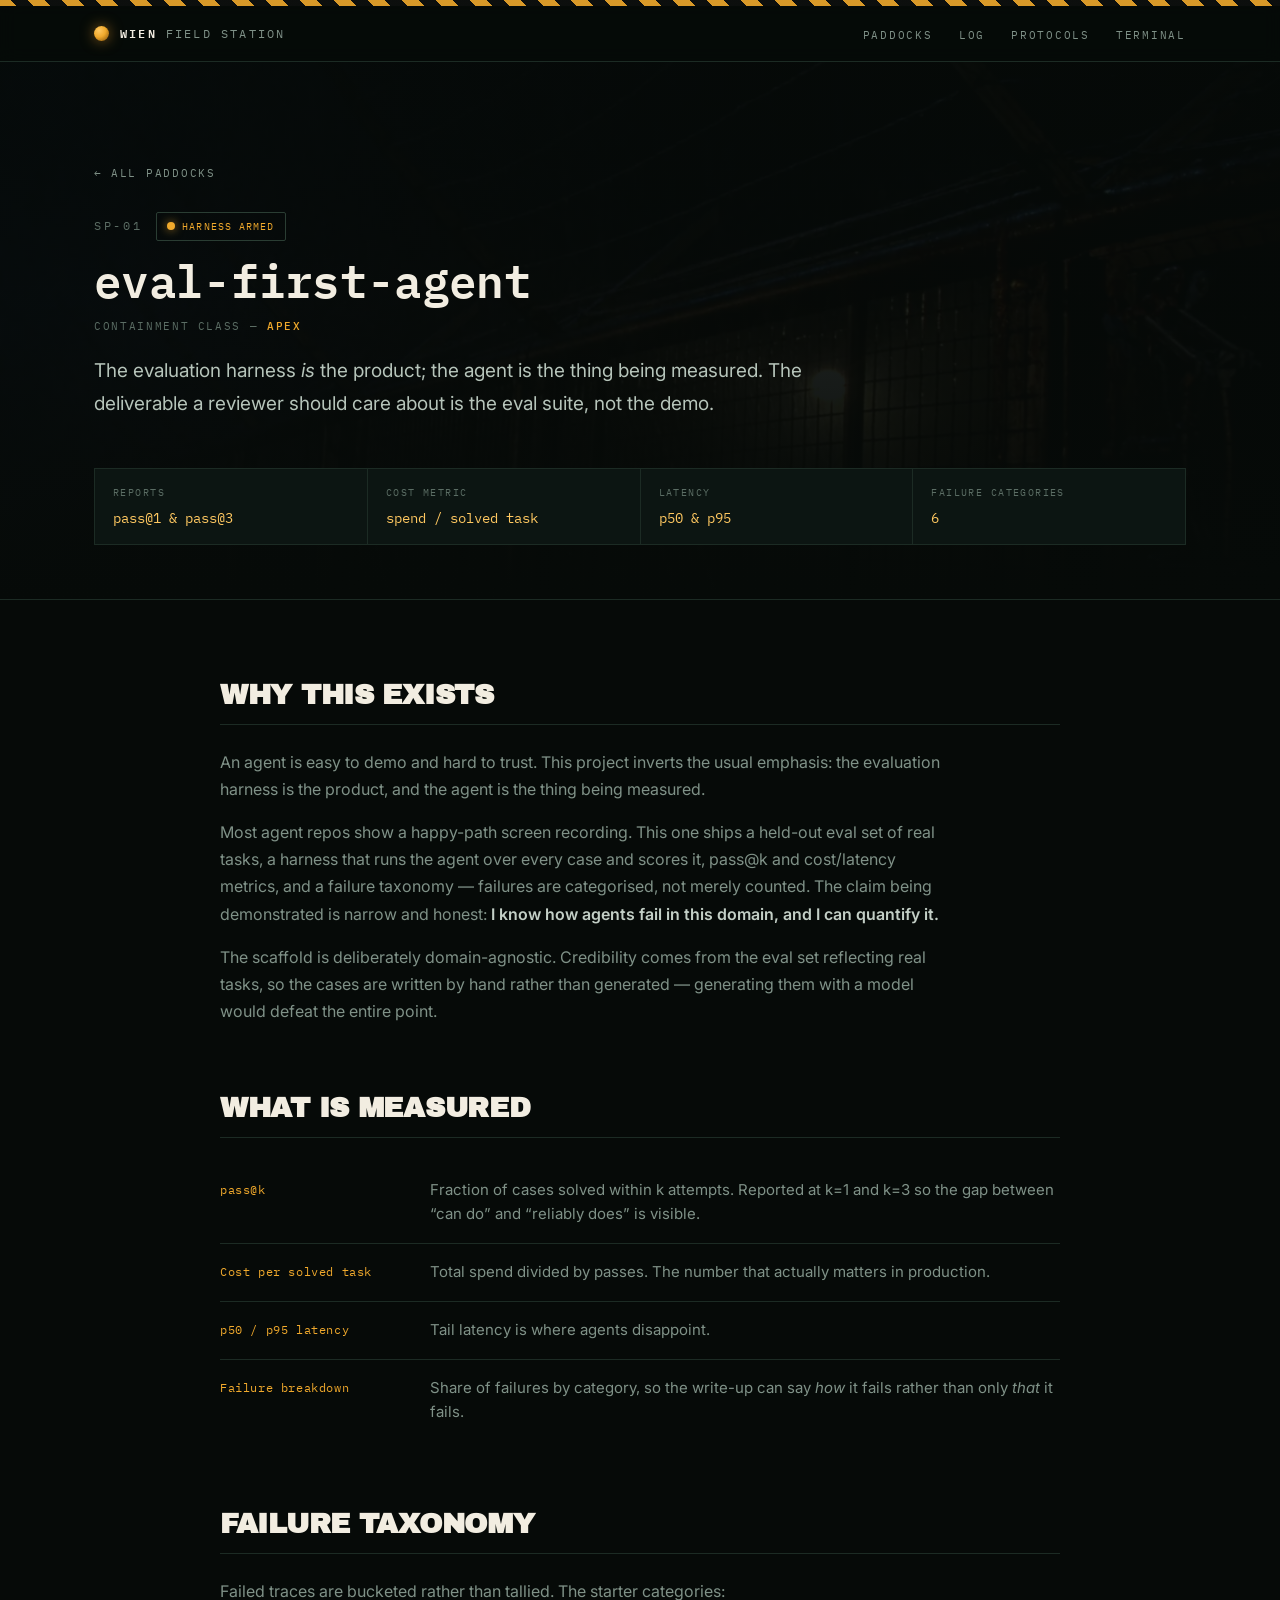
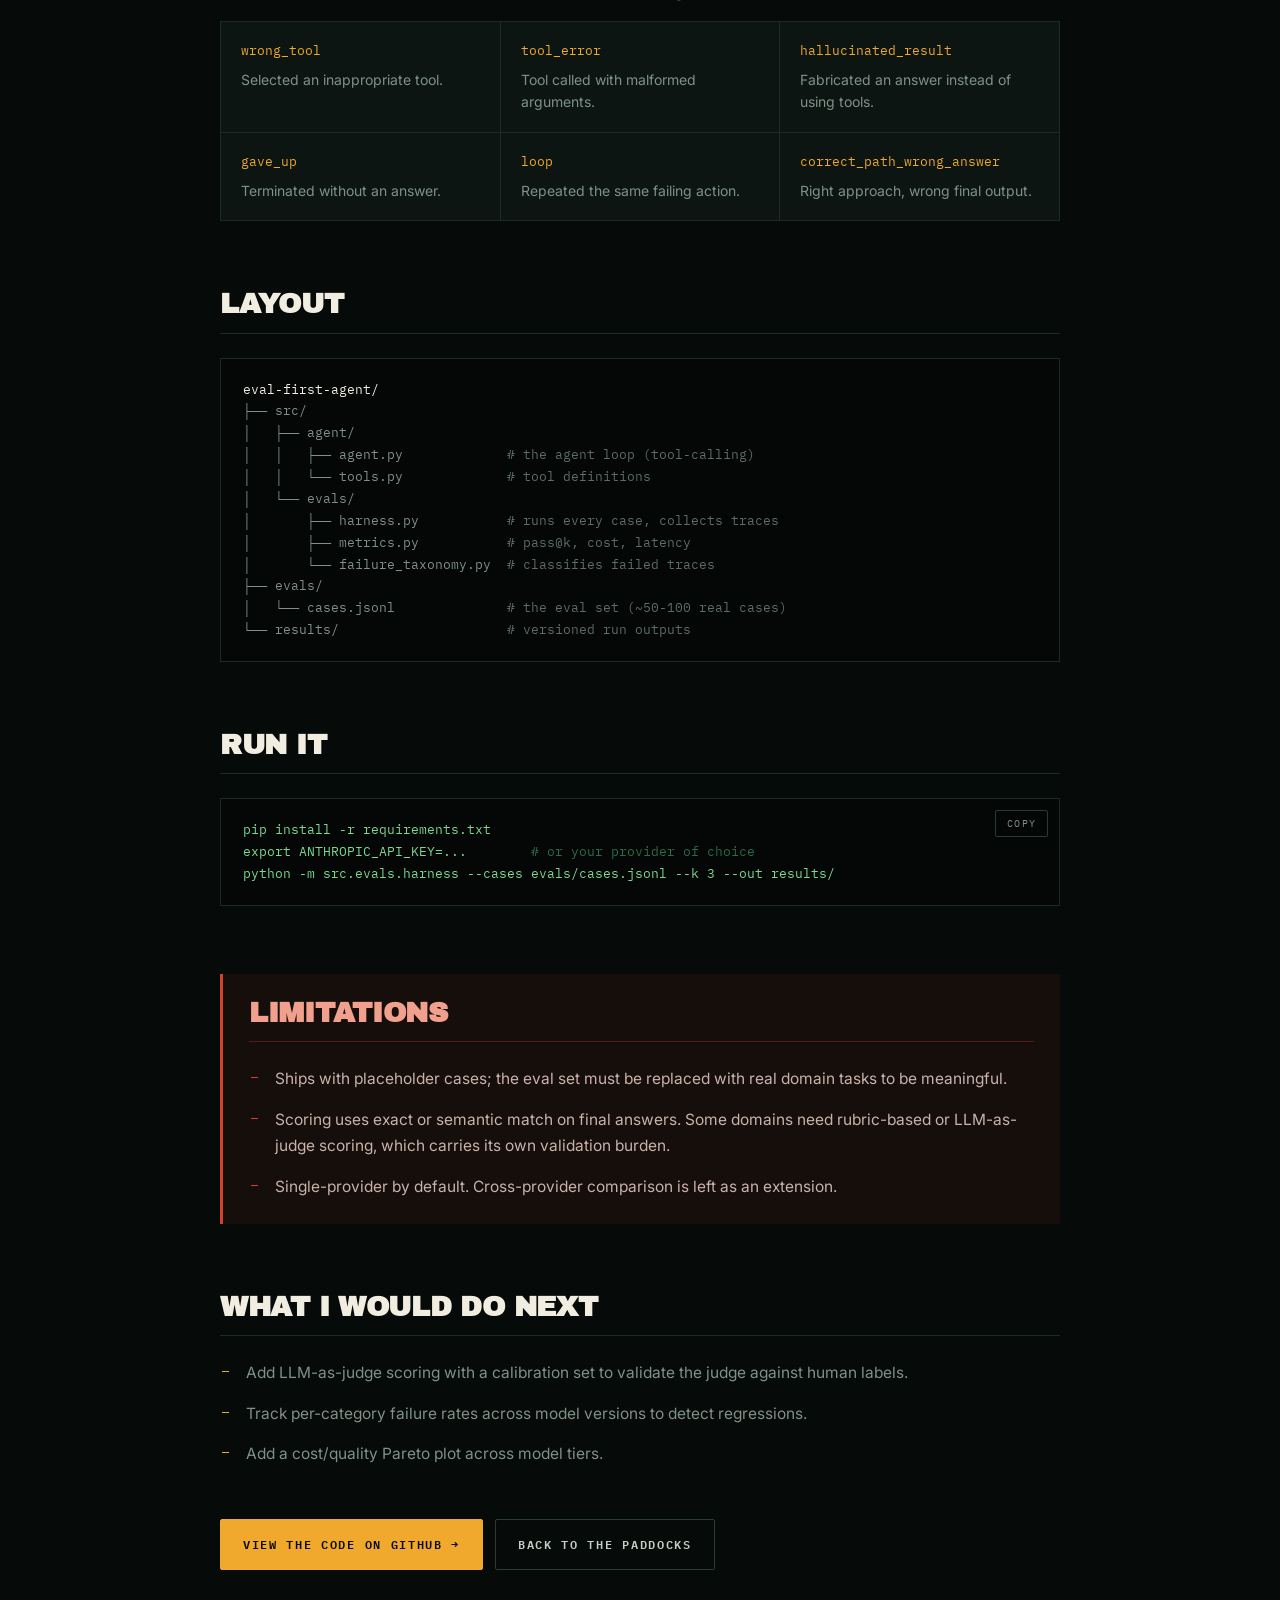
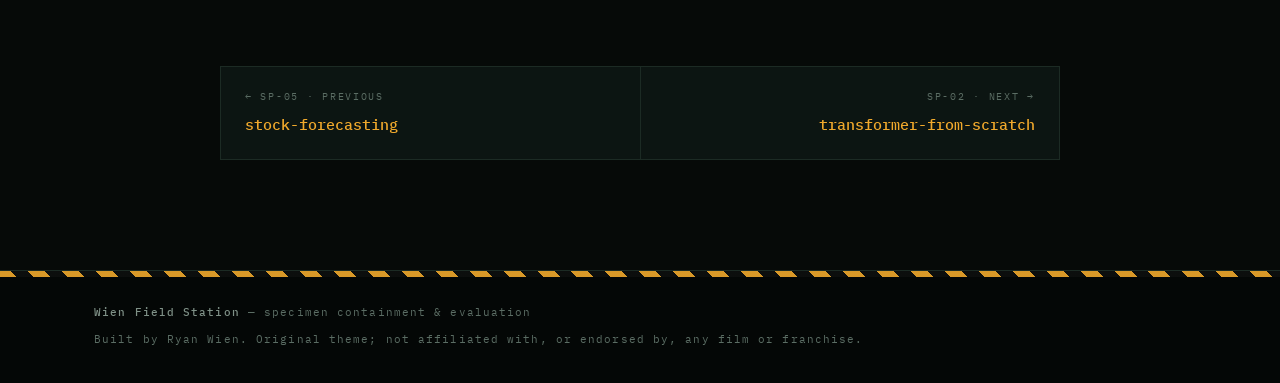
==== specimens/eval-first-agent/index.html @ d7309c7b "Add per-specimen dossier pages and link them from the hub Each project now has its own page in the s" ====
<!doctype html>
<html lang="en">
<head>
<meta charset="utf-8">
<meta name="viewport" content="width=device-width,initial-scale=1">
<title>SP-01 eval-first-agent — Wien Field Station</title>
<meta name="description" content="eval-first-agent: what it proves, what was measured, and what it cannot do.">
<meta property="og:title" content="SP-01 eval-first-agent — Wien Field Station">
<meta property="og:description" content="What it proves, what was measured, and what it cannot do.">
<meta property="og:image" content="../../assets/img/poster.webp">
<meta name="theme-color" content="#060a08">
<link rel="preconnect" href="https://fonts.googleapis.com">
<link rel="preconnect" href="https://fonts.gstatic.com" crossorigin>
<link href="https://fonts.googleapis.com/css2?family=Archivo+Black&family=IBM+Plex+Mono:wght@400;500;600&family=Inter:wght@400;500;600;700&display=swap" rel="stylesheet">
<link rel="stylesheet" href="../../assets/css/style.css">
<link rel="stylesheet" href="../../assets/css/specimen.css">
<link rel="icon" href="data:image/svg+xml,<svg xmlns='http://www.w3.org/2000/svg' viewBox='0 0 32 32'><circle cx='16' cy='16' r='13' fill='%23f0a92c'/><circle cx='16' cy='16' r='5' fill='%23231402'/></svg>">
</head>
<body>
<a class="skip" href="#dossier">Skip to the dossier</a>

<header class="topbar">
  <div class="hazard" aria-hidden="true"></div>
  <nav class="topbar__inner" aria-label="Primary">
    <a class="brand" href="../../index.html">
      <span class="brand__mark" aria-hidden="true"></span>
      <span class="brand__name"><b>WIEN</b> FIELD STATION</span>
    </a>
    <ul class="topbar__links">
      <li><a href="../../index.html#paddocks">Paddocks</a></li>
      <li><a href="../../index.html#log">Log</a></li>
      <li><a href="../../index.html#protocols">Protocols</a></li>
      <li><a href="../../index.html#terminal">Terminal</a></li>
    </ul>
  </nav>
</header>

<main class="spec">

  <div class="spec-hero">
    <div class="spec-hero__plate" style="background-image:url('../../assets/img/fence.webp')" aria-hidden="true"></div>
    <div class="wrap">
      <a class="crumb" href="../../index.html#paddocks"><span aria-hidden="true">&larr;</span> All paddocks</a>
      <div class="spec-head">
        <span class="spec-id">SP-01</span>
        <span class="chip chip--warn"><span class="led led--warn" aria-hidden="true"></span>Harness armed</span>
      </div>
      <h1 class="spec-name">eval-first-agent</h1>
      <p class="spec-class">Containment class &mdash; <b>apex</b></p>
      <p class="spec-proves">The evaluation harness <em>is</em> the product; the agent is the thing being measured. The deliverable a reviewer should care about is the eval suite, not the demo.</p>
      <dl class="vitals">
        <div><dt>Reports</dt><dd>pass@1 &amp; pass@3</dd></div>
        <div><dt>Cost metric</dt><dd>spend / solved task</dd></div>
        <div><dt>Latency</dt><dd>p50 &amp; p95</dd></div>
        <div><dt>Failure categories</dt><dd>6</dd></div>
      </dl>
    </div>
  </div>

  <div class="wrap">
    <div class="spec-body" id="dossier">

      <section class="block">
        <h2 class="block__title">Why this exists</h2>
        <p>An agent is easy to demo and hard to trust. This project inverts the usual emphasis: the evaluation harness is the product, and the agent is the thing being measured.</p>
        <p>Most agent repos show a happy-path screen recording. This one ships a held-out eval set of real tasks, a harness that runs the agent over every case and scores it, pass@k and cost/latency metrics, and a failure taxonomy — failures are categorised, not merely counted. The claim being demonstrated is narrow and honest: <b>I know how agents fail in this domain, and I can quantify it.</b></p>
        <p>The scaffold is deliberately domain-agnostic. Credibility comes from the eval set reflecting real tasks, so the cases are written by hand rather than generated — generating them with a model would defeat the entire point.</p>
      </section>

      <section class="block">
        <h2 class="block__title">What is measured</h2>
        <dl class="kv">
          <div><dt>pass@k</dt><dd>Fraction of cases solved within k attempts. Reported at k=1 and k=3 so the gap between &ldquo;can do&rdquo; and &ldquo;reliably does&rdquo; is visible.</dd></div>
          <div><dt>Cost per solved task</dt><dd>Total spend divided by passes. The number that actually matters in production.</dd></div>
          <div><dt>p50 / p95 latency</dt><dd>Tail latency is where agents disappoint.</dd></div>
          <div><dt>Failure breakdown</dt><dd>Share of failures by category, so the write-up can say <i>how</i> it fails rather than only <i>that</i> it fails.</dd></div>
        </dl>
      </section>

      <section class="block">
        <h2 class="block__title">Failure taxonomy</h2>
        <p>Failed traces are bucketed rather than tallied. The starter categories:</p>
        <div class="grid-cards">
          <div><code>wrong_tool</code><p>Selected an inappropriate tool.</p></div>
          <div><code>tool_error</code><p>Tool called with malformed arguments.</p></div>
          <div><code>hallucinated_result</code><p>Fabricated an answer instead of using tools.</p></div>
          <div><code>gave_up</code><p>Terminated without an answer.</p></div>
          <div><code>loop</code><p>Repeated the same failing action.</p></div>
          <div><code>correct_path_wrong_answer</code><p>Right approach, wrong final output.</p></div>
        </div>
      </section>

      <section class="block">
        <h2 class="block__title">Layout</h2>
        <pre class="tree"><b>eval-first-agent/</b>
├── src/
│   ├── agent/
│   │   ├── agent.py             <i># the agent loop (tool-calling)</i>
│   │   └── tools.py             <i># tool definitions</i>
│   └── evals/
│       ├── harness.py           <i># runs every case, collects traces</i>
│       ├── metrics.py           <i># pass@k, cost, latency</i>
│       └── failure_taxonomy.py  <i># classifies failed traces</i>
├── evals/
│   └── cases.jsonl              <i># the eval set (~50-100 real cases)</i>
└── results/                     <i># versioned run outputs</i></pre>
      </section>

      <section class="block">
        <h2 class="block__title">Run it</h2>
        <div class="cmd-wrap">
          <button class="copy" type="button">Copy</button>
          <pre class="cmd">pip install -r requirements.txt
export ANTHROPIC_API_KEY=...        <span class="c-dim"># or your provider of choice</span>
python -m src.evals.harness --cases evals/cases.jsonl --k 3 --out results/</pre>
        </div>
      </section>

      <section class="block limits">
        <h2 class="block__title">Limitations</h2>
        <ul>
          <li>Ships with placeholder cases; the eval set must be replaced with real domain tasks to be meaningful.</li>
          <li>Scoring uses exact or semantic match on final answers. Some domains need rubric-based or LLM-as-judge scoring, which carries its own validation burden.</li>
          <li>Single-provider by default. Cross-provider comparison is left as an extension.</li>
        </ul>
      </section>

      <section class="block">
        <h2 class="block__title">What I would do next</h2>
        <ul class="bullets">
          <li>Add LLM-as-judge scoring with a calibration set to validate the judge against human labels.</li>
          <li>Track per-category failure rates across model versions to detect regressions.</li>
          <li>Add a cost/quality Pareto plot across model tiers.</li>
        </ul>
      </section>

    </div>

    <div class="spec-cta">
      <a class="btn btn--primary" href="https://github.com/ryanwien/Portfolio/tree/main/eval-first-agent">View the code on GitHub <span aria-hidden="true">&rarr;</span></a>
      <a class="btn btn--ghost" href="../../index.html#paddocks">Back to the paddocks</a>
    </div>

    <nav class="specnav" aria-label="Other specimens">
      <a href="../stock-forecasting/index.html">
        <span>&larr; SP-05 &middot; previous</span>
        <b>stock-forecasting</b>
      </a>
      <a href="../transformer-from-scratch/index.html">
        <span>SP-02 &middot; next &rarr;</span>
        <b>transformer-from-scratch</b>
      </a>
    </nav>
  </div>

</main>

<footer class="foot">
  <div class="hazard" aria-hidden="true"></div>
  <div class="wrap foot__inner">
    <p><b>Wien Field Station</b> &mdash; specimen containment &amp; evaluation</p>
    <p class="foot__note">Built by Ryan Wien. Original theme; not affiliated with, or endorsed by, any film or franchise.</p>
  </div>
</footer>

<script src="../../assets/js/specimen.js" defer></script>
</body>
</html>
---- assets/css/style.css ----
/* ============================================================
   Wien Field Station
   Palette: jungle black, amber floodlight, bone, hazard red
   ============================================================ */

:root{
  --bg:#060a08;
  --bg-2:#0a1210;
  --panel:#0c1512;
  --panel-2:#101c17;
  --line:#1c2b24;
  --line-2:#2a3d33;

  --amber:#f0a92c;
  --amber-hi:#ffc861;
  --amber-dim:#a5730f;
  --green:#7bd88f;
  --red:#d4442b;

  --bone:#f2ede1;
  --text:#c3cfc6;
  --muted:#7f9187;
  --faint:#5b6d64;

  --mono:'IBM Plex Mono',ui-monospace,SFMono-Regular,Menlo,monospace;
  --sans:'Inter',system-ui,-apple-system,'Segoe UI',sans-serif;
  --display:'Archivo Black','Arial Black',sans-serif;

  --wrap:1180px;
  --pad:clamp(20px,4vw,44px);
}

*,*::before,*::after{box-sizing:border-box}
html{scroll-behavior:smooth}
body{
  margin:0;background:var(--bg);color:var(--text);
  font-family:var(--sans);font-size:16px;line-height:1.7;
  -webkit-font-smoothing:antialiased;overflow-x:hidden;
}
img{max-width:100%;height:auto;display:block}
a{color:inherit}
h1,h2,h3{margin:0;line-height:1.05}
p{margin:0 0 1rem}
ol,ul{margin:0;padding:0;list-style:none}

.wrap{max-width:var(--wrap);margin:0 auto;padding-inline:var(--pad);width:100%}
.sr-only{position:absolute;width:1px;height:1px;padding:0;margin:-1px;overflow:hidden;clip:rect(0 0 0 0);white-space:nowrap;border:0}

.skip{
  position:absolute;left:-9999px;top:0;z-index:200;
  background:var(--amber);color:#0b0d0c;padding:12px 18px;
  font-family:var(--mono);font-size:13px;font-weight:600;
}
.skip:focus{left:12px;top:12px}

:focus-visible{outline:2px solid var(--amber);outline-offset:3px;border-radius:2px}

/* ---------- shared bits ---------- */

.hazard{
  height:6px;width:100%;
  background:repeating-linear-gradient(45deg,var(--amber) 0 12px,#0d0f0e 12px 24px);
  opacity:.9;
}

.eyebrow{
  font-family:var(--mono);font-size:11px;letter-spacing:.22em;
  text-transform:uppercase;color:var(--amber);margin:0 0 14px;
}

.h2{
  font-family:var(--display);
  font-size:clamp(30px,5vw,52px);
  letter-spacing:-.02em;text-transform:uppercase;color:var(--bone);
}

.led{
  display:inline-block;width:8px;height:8px;border-radius:50%;
  background:var(--faint);flex:none;
}
.led--on{background:var(--green);box-shadow:0 0 10px rgba(123,216,143,.75)}
.led--warn{background:var(--amber);box-shadow:0 0 10px rgba(240,169,44,.7)}

.btn{
  display:inline-block;font-family:var(--mono);font-size:12px;
  letter-spacing:.14em;text-transform:uppercase;font-weight:600;
  padding:14px 22px;border-radius:2px;text-decoration:none;
  transition:transform .18s ease,background .18s ease,border-color .18s ease,color .18s ease;
}
.btn--primary{background:var(--amber);color:#0b0d0c;border:1px solid var(--amber)}
.btn--primary:hover{background:var(--amber-hi);border-color:var(--amber-hi);transform:translateY(-2px)}
.btn--ghost{border:1px solid var(--line-2);color:var(--text)}
.btn--ghost:hover{border-color:var(--amber);color:var(--amber-hi);transform:translateY(-2px)}

.kicker{
  display:flex;align-items:center;gap:10px;
  font-family:var(--mono);font-size:11px;letter-spacing:.24em;
  text-transform:uppercase;color:var(--amber);margin:0 0 18px;
}

.sec-head{max-width:62ch;margin-bottom:clamp(34px,5vw,56px)}
.sec-head__sub{margin-top:18px;color:var(--muted);font-size:16.5px}

code{font-family:var(--mono);font-size:.88em;color:var(--amber-hi)}

/* ---------- boot overlay ---------- */

.boot{
  position:fixed;inset:0;z-index:300;background:#040605;
  display:flex;align-items:center;justify-content:center;
  transition:opacity .5s ease;
}
.boot.is-done{opacity:0;pointer-events:none}
.boot__text{
  font-family:var(--mono);font-size:clamp(11px,2.2vw,13px);line-height:1.9;
  color:var(--green);margin:0;padding:0 24px;text-shadow:0 0 8px rgba(123,216,143,.4);
}
.boot__text b{color:var(--amber);font-weight:400}

/* ---------- top bar ---------- */

.topbar{position:sticky;top:0;z-index:100;background:rgba(6,10,8,.9);backdrop-filter:blur(9px);border-bottom:1px solid var(--line)}
.topbar__inner{
  max-width:var(--wrap);margin:0 auto;padding:14px var(--pad);
  display:flex;align-items:center;justify-content:space-between;gap:20px;
}
.brand{display:flex;align-items:center;gap:11px;text-decoration:none}
.brand__mark{
  width:15px;height:15px;border-radius:50%;
  background:radial-gradient(circle at 34% 30%,var(--amber-hi),var(--amber) 45%,#7a4a08);
  box-shadow:0 0 14px rgba(240,169,44,.55);flex:none;
}
.brand__name{font-family:var(--mono);font-size:11.5px;letter-spacing:.19em;color:var(--muted)}
.brand__name b{color:var(--bone);font-weight:600}
.topbar__links{display:flex;gap:26px}
.topbar__links a{
  font-family:var(--mono);font-size:11px;letter-spacing:.16em;
  text-transform:uppercase;color:var(--muted);text-decoration:none;
  padding-bottom:2px;border-bottom:1px solid transparent;transition:color .18s,border-color .18s;
}
.topbar__links a:hover{color:var(--amber);border-bottom-color:var(--amber)}
@media(max-width:720px){.topbar__links{display:none}}

/* ---------- hero ---------- */

.hero{
  position:relative;min-height:clamp(600px,94vh,940px);
  display:flex;flex-direction:column;justify-content:flex-end;
  overflow:hidden;isolation:isolate;
}
.hero__plate{
  position:absolute;inset:0;z-index:-3;
  background:url('../img/hero-canopy.webp') center/cover no-repeat;
  transform:scale(1.06);
}
.hero__rain{position:absolute;inset:0;z-index:-2;width:100%;height:100%;opacity:.42}
.hero__vignette{
  position:absolute;inset:0;z-index:-1;
  background:
    linear-gradient(180deg,rgba(4,7,6,.72) 0%,rgba(4,7,6,.1) 26%,rgba(4,7,6,.55) 62%,rgba(4,7,6,.96) 100%),
    radial-gradient(75% 55% at 22% 78%,rgba(4,7,6,.85),transparent 70%);
}
.hero__body{padding:clamp(56px,9vh,110px) var(--pad) clamp(44px,7vh,86px);position:relative}
.hero__title{
  font-family:var(--display);
  font-size:clamp(42px,8.4vw,104px);
  letter-spacing:-.025em;text-transform:uppercase;color:var(--bone);
  text-shadow:0 3px 40px rgba(0,0,0,.75);
}
.hero__title em{font-style:normal;color:var(--amber)}
.hero__lede{
  margin-top:24px;max-width:54ch;font-size:clamp(15.5px,1.6vw,18px);
  color:#b6c4ba;text-shadow:0 2px 18px rgba(0,0,0,.8);
}
.hero__cta{display:flex;flex-wrap:wrap;gap:12px;margin-top:30px}

/* sits in normal flow as the last flex child of .hero, so it can never
   overlap the hero copy however far the cells wrap */
.readout{
  display:grid;grid-template-columns:repeat(5,1fr);width:100%;
  border-top:1px solid var(--line);background:rgba(5,9,7,.86);backdrop-filter:blur(6px);
}
.readout__cell{padding:14px 18px;border-right:1px solid var(--line);font-family:var(--mono);min-width:0}
.readout__cell:last-child{border-right:0}
.readout__id{display:block;font-size:9.5px;letter-spacing:.16em;text-transform:uppercase;color:var(--faint)}
.readout__val{display:block;font-size:13px;margin-top:5px;white-space:nowrap;overflow:hidden;text-overflow:ellipsis}
.val--ok{color:var(--green)}
.val--warn{color:var(--amber)}
@media(max-width:900px){
  .readout{grid-template-columns:repeat(2,1fr)}
  .readout__cell:nth-child(2n){border-right:0}
  .readout__cell:last-child{grid-column:1/-1}
  .readout__cell{border-top:1px solid var(--line)}
}
@media(max-width:520px){.readout{display:none}}

/* ---------- field note ---------- */

.note{padding:clamp(70px,11vw,130px) 0;border-bottom:1px solid var(--line);background:var(--bg-2)}
.note__grid{display:grid;grid-template-columns:1.25fr .85fr;gap:clamp(34px,6vw,76px);align-items:start}
@media(max-width:860px){.note__grid{grid-template-columns:1fr}}
.note__body p{color:var(--muted);max-width:56ch}
.note__body .h2{margin-bottom:22px}

.note__stats{
  display:grid;grid-template-columns:repeat(auto-fit,minmax(150px,1fr));
  gap:1px;background:var(--line);border:1px solid var(--line);margin:34px 0 0;
}
.note__stats>div{background:var(--panel);padding:18px 20px}
.note__stats dt{font-family:var(--mono);font-size:9.5px;letter-spacing:.15em;text-transform:uppercase;color:var(--faint)}
.note__stats dd{margin:8px 0 0;font-family:var(--display);font-size:30px;color:var(--amber)}

.note__specimen{margin:0}
.note__specimen img{
  border:1px solid var(--line-2);border-radius:3px;
  box-shadow:0 0 70px rgba(240,169,44,.13);
}
.note__specimen figcaption{
  margin-top:16px;font-family:var(--mono);font-size:11.5px;line-height:1.7;
  color:var(--faint);border-left:2px solid var(--amber-dim);padding-left:14px;
}

/* ---------- paddocks ---------- */

.paddocks{
  position:relative;isolation:isolate;overflow:hidden;
  padding:clamp(70px,11vw,130px) 0;border-bottom:1px solid var(--line);
}
.paddocks::before{ /* perimeter fence, barely there */
  content:"";position:absolute;inset:0;z-index:-2;
  background:url('../img/fence.webp') center/cover no-repeat;opacity:.12;
}
.paddocks::after{
  content:"";position:absolute;inset:0;z-index:-1;
  background:linear-gradient(180deg,var(--bg) 0%,rgba(6,10,8,.9) 22%,rgba(6,10,8,.93) 72%,var(--bg) 100%);
}
.cards{display:grid;grid-template-columns:repeat(auto-fit,minmax(340px,1fr));gap:22px}

.card{
  position:relative;background:var(--panel);border:1px solid var(--line);
  padding:30px 26px 26px;display:flex;flex-direction:column;
  transition:transform .25s ease,border-color .25s ease,background .25s ease;
  overflow:hidden;
}
.card::after{ /* cage bars, revealed on hover */
  content:"";position:absolute;inset:0;pointer-events:none;opacity:0;
  background:repeating-linear-gradient(90deg,rgba(240,169,44,.11) 0 1px,transparent 1px 26px);
  transition:opacity .3s ease;
}
.card:hover,.card:focus-within{transform:translateY(-4px);border-color:var(--line-2);background:var(--panel-2)}
.card:hover::after,.card:focus-within::after{opacity:1}
.card__tape{position:absolute;top:0;left:0;right:0;height:3px;background:var(--amber-dim);opacity:.55}
.card:hover .card__tape{background:repeating-linear-gradient(45deg,var(--amber) 0 8px,#0d0f0e 8px 16px);opacity:1}

.card__head{display:flex;align-items:center;justify-content:space-between;gap:12px;margin-bottom:18px}
.card__id{font-family:var(--mono);font-size:11px;letter-spacing:.2em;color:var(--faint)}
.chip{
  display:inline-flex;align-items:center;gap:7px;
  font-family:var(--mono);font-size:10px;letter-spacing:.11em;text-transform:uppercase;
  padding:5px 10px;border-radius:2px;border:1px solid var(--line-2);white-space:nowrap;
}
.chip--ok{color:var(--green)}
.chip--warn{color:var(--amber)}

.card__name{
  font-family:var(--mono);font-size:clamp(19px,2.2vw,23px);font-weight:600;
  color:var(--bone);letter-spacing:-.01em;
}
.card__class{
  margin:8px 0 18px;font-family:var(--mono);font-size:10.5px;
  letter-spacing:.13em;text-transform:uppercase;color:var(--faint);
}
.card__class b{color:var(--amber);font-weight:500}
.card__proves{color:var(--text);font-size:15px}

.card__readout{margin:20px 0 0;border-top:1px solid var(--line);padding-top:16px}
.card__readout>div{display:grid;grid-template-columns:118px 1fr;gap:14px;padding:7px 0}
.card__readout dt{font-family:var(--mono);font-size:9.5px;letter-spacing:.13em;text-transform:uppercase;color:var(--faint);padding-top:3px}
.card__readout dd{margin:0;font-size:13.5px;color:var(--muted);line-height:1.6}
.card__readout dd b{color:var(--amber-hi);font-weight:600}
@media(max-width:420px){.card__readout>div{grid-template-columns:1fr;gap:2px}}

.card__limit{
  margin:18px 0 0;padding:13px 15px;background:rgba(212,68,43,.07);
  border-left:2px solid var(--red);font-size:13.5px;color:#c9b2ab;line-height:1.62;
}
.card__limit span{
  display:block;font-family:var(--mono);font-size:9.5px;letter-spacing:.18em;
  text-transform:uppercase;color:var(--red);margin-bottom:5px;
}

.card__stack{display:flex;flex-wrap:wrap;gap:7px;margin:20px 0 24px}
.card__stack li{
  font-family:var(--mono);font-size:10px;letter-spacing:.09em;
  padding:4px 9px;border:1px solid var(--line);color:var(--muted);border-radius:2px;
}
.card__links{
  margin-top:auto;display:flex;align-items:center;gap:18px;flex-wrap:wrap;
  padding-top:4px;
}
.card__link,.card__gh{
  font-family:var(--mono);font-size:11.5px;letter-spacing:.14em;text-transform:uppercase;
  text-decoration:none;border-bottom:1px solid transparent;
  padding-bottom:3px;transition:border-color .2s,color .2s;
}
.card__link{color:var(--amber)}
.card__link:hover{border-bottom-color:var(--amber);color:var(--amber-hi)}
.card__gh{color:var(--faint);font-size:10.5px}
.card__gh:hover{color:var(--text);border-bottom-color:var(--line-2)}

/* ---------- containment log ---------- */

.log{position:relative;padding:clamp(70px,11vw,130px) 0;border-bottom:1px solid var(--line);isolation:isolate;overflow:hidden}
.log__plate{
  position:absolute;inset:0;z-index:-1;
  background:url('../img/track.webp') center/cover no-repeat;
  opacity:.3;
}
.log::before{
  content:"";position:absolute;inset:0;z-index:-1;
  background:linear-gradient(180deg,var(--bg) 0%,rgba(6,10,8,.86) 45%,var(--bg) 100%);
}
.log__panel{border:1px solid var(--line);background:rgba(8,14,11,.9);backdrop-filter:blur(4px)}
.log__row{
  display:grid;grid-template-columns:14px 250px 1fr auto;gap:18px;align-items:center;
  padding:18px 22px;border-bottom:1px solid var(--line);font-family:var(--mono);
}
.log__row:last-child{border-bottom:0}
.log__name{font-size:13.5px;color:var(--bone)}
.log__desc{font-size:13px;color:var(--muted)}
.log__val{font-size:12px;color:var(--amber);letter-spacing:.06em;white-space:nowrap}
@media(max-width:820px){
  .log__row{grid-template-columns:14px 1fr;gap:12px 16px}
  .log__desc,.log__val{grid-column:2}
}

/* ---------- protocols ---------- */

.protocols{
  position:relative;isolation:isolate;overflow:hidden;
  padding:clamp(70px,11vw,130px) 0;border-bottom:1px solid var(--line);background:var(--bg-2);
}
.protocols::before{ /* wet fern floor */
  content:"";position:absolute;inset:0;z-index:-2;
  background:url('../img/ferns.webp') center/cover no-repeat;opacity:.16;
}
.protocols::after{
  content:"";position:absolute;inset:0;z-index:-1;
  background:linear-gradient(180deg,var(--bg-2) 0%,rgba(10,18,16,.88) 35%,rgba(10,18,16,.92) 70%,var(--bg-2) 100%);
}
.placard{
  border:1px solid var(--line-2);background:var(--panel);
  display:grid;grid-template-columns:repeat(auto-fit,minmax(290px,1fr));gap:1px;
  background-color:var(--line);
}
.placard li{
  background:var(--panel);padding:26px 24px;font-size:14.5px;color:var(--muted);line-height:1.65;
}
.placard li b{display:block;color:var(--bone);font-weight:600;margin-bottom:5px;font-size:15px}
.placard__n{
  display:block;font-family:var(--display);font-size:26px;color:var(--amber);
  opacity:.32;margin-bottom:12px;letter-spacing:.02em;
}

/* ---------- terminal ---------- */

.terminal{padding:clamp(70px,11vw,130px) 0;border-bottom:1px solid var(--line)}
.term{border:1px solid var(--line-2);background:#040706;border-radius:4px;overflow:hidden;box-shadow:0 0 60px rgba(0,0,0,.6)}
.term__bar{
  display:flex;align-items:center;gap:7px;padding:0 14px;height:34px;
  background:#0c1310;border-bottom:1px solid var(--line);
}
.term__dot{width:9px;height:9px;border-radius:50%;background:#2c3a33}
.term__title{margin-left:10px;font-family:var(--mono);font-size:10.5px;letter-spacing:.13em;color:var(--faint)}
.term__screen{
  padding:20px 20px 8px;min-height:330px;max-height:460px;overflow-y:auto;
  font-family:var(--mono);font-size:13px;line-height:1.75;color:var(--green);
  text-shadow:0 0 7px rgba(123,216,143,.28);
}
.term__screen .t-dim{color:#2b6b48}
.term__screen .t-amber{color:var(--amber-hi)}
.term__screen .t-bone{color:var(--bone)}
.term__screen .t-red{color:#f0755d}
.term__screen a{color:var(--amber-hi)}
.term__line{white-space:pre-wrap;word-break:break-word;margin:0}
.term__form{display:flex;align-items:center;gap:10px;padding:12px 20px 16px;border-top:1px solid var(--line)}
.term__prompt{font-family:var(--mono);font-size:13px;color:#2b6b48;flex:none}
.term__input{
  flex:1;background:transparent;border:0;outline:none;
  font-family:var(--mono);font-size:13px;color:var(--green);caret-color:var(--amber);
}
.term__input::placeholder{color:#28503c}

/* ---------- contact ---------- */

.contact{padding:clamp(70px,11vw,130px) 0}
.contact__inner{max-width:64ch}
.contact__lede{margin-top:20px;color:var(--muted);font-size:16.5px}
.contact__links{display:flex;flex-wrap:wrap;gap:12px;margin-top:28px}

/* ---------- footer ---------- */

.foot{border-top:1px solid var(--line);background:#040706}
.foot__inner{padding:26px var(--pad) 34px}
.foot__inner p{margin:0;font-family:var(--mono);font-size:11px;letter-spacing:.1em;color:var(--faint)}
.foot__inner b{color:var(--muted);font-weight:500}
.foot__note{margin-top:8px !important;letter-spacing:.04em}

/* ---------- reveal ---------- */

.reveal{opacity:0;transform:translateY(22px);transition:opacity .7s ease,transform .7s ease}
.reveal.is-in{opacity:1;transform:none}

@media(prefers-reduced-motion:reduce){
  html{scroll-behavior:auto}
  *{animation-duration:.01ms !important;animation-iteration-count:1 !important;transition-duration:.01ms !important}
  .reveal{opacity:1;transform:none}
  .hero__rain{display:none}
}
---- assets/css/specimen.css ----
/* ============================================================
   Wien Field Station — specimen dossier pages
   Loaded after style.css; reuses its tokens.
   ============================================================ */

.spec{padding-bottom:clamp(60px,9vw,110px)}

/* ---------- banner ---------- */

.spec-hero{
  position:relative;isolation:isolate;overflow:hidden;
  padding:clamp(48px,8vw,96px) 0 clamp(34px,5vw,54px);
  border-bottom:1px solid var(--line);
}
.spec-hero__plate{
  position:absolute;inset:0;z-index:-2;
  background-position:center;background-size:cover;background-repeat:no-repeat;
  opacity:.34;
}
.spec-hero::after{
  content:"";position:absolute;inset:0;z-index:-1;
  background:linear-gradient(180deg,rgba(6,10,8,.82) 0%,rgba(6,10,8,.72) 45%,var(--bg) 100%);
}

.crumb{
  display:inline-flex;align-items:center;gap:8px;margin-bottom:26px;
  font-family:var(--mono);font-size:11px;letter-spacing:.16em;text-transform:uppercase;
  color:var(--muted);text-decoration:none;border-bottom:1px solid transparent;padding-bottom:2px;
  transition:color .18s,border-color .18s;
}
.crumb:hover{color:var(--amber);border-bottom-color:var(--amber)}

.spec-head{display:flex;align-items:center;gap:14px;flex-wrap:wrap;margin-bottom:14px}
.spec-id{font-family:var(--mono);font-size:12px;letter-spacing:.22em;color:var(--faint)}
.spec-name{
  font-family:var(--mono);font-weight:600;letter-spacing:-.015em;color:var(--bone);
  font-size:clamp(26px,5vw,46px);line-height:1.08;margin:0 0 12px;word-break:break-word;
}
.spec-class{
  font-family:var(--mono);font-size:11px;letter-spacing:.15em;text-transform:uppercase;
  color:var(--faint);margin:0 0 20px;
}
.spec-class b{color:var(--amber);font-weight:500}
.spec-proves{max-width:60ch;font-size:clamp(16px,1.9vw,19px);color:#b6c4ba;margin:0}

/* ---------- vitals ---------- */

.vitals{
  display:grid;grid-template-columns:repeat(auto-fit,minmax(180px,1fr));
  gap:1px;background:var(--line);border:1px solid var(--line);
  margin:clamp(32px,5vw,48px) 0 0;
}
.vitals>div{background:var(--panel);padding:16px 18px;min-width:0}
.vitals dt{
  font-family:var(--mono);font-size:9.5px;letter-spacing:.15em;
  text-transform:uppercase;color:var(--faint);
}
.vitals dd{margin:7px 0 0;font-family:var(--mono);font-size:14px;color:var(--amber-hi);line-height:1.45}

/* ---------- body ---------- */

.spec-body{max-width:840px;margin:0 auto;padding-top:clamp(48px,7vw,80px)}
.spec-body>*+*{margin-top:clamp(42px,6vw,68px)}

.block__title{
  font-family:var(--display);font-size:clamp(20px,2.8vw,28px);
  text-transform:uppercase;letter-spacing:-.01em;color:var(--bone);
  padding-bottom:14px;border-bottom:1px solid var(--line);margin-bottom:24px;
}
.block p{color:var(--muted);font-size:16px;max-width:72ch}
.block p b,.block p strong{color:var(--text);font-weight:600}

/* key/value list */
.kv{margin:0}
.kv>div{
  display:grid;grid-template-columns:190px 1fr;gap:20px;
  padding:16px 0;border-bottom:1px solid var(--line);
}
.kv>div:last-child{border-bottom:0}
.kv dt{font-family:var(--mono);font-size:12px;letter-spacing:.05em;color:var(--amber);padding-top:2px}
.kv dd{margin:0;color:var(--muted);font-size:15px;line-height:1.65}
@media(max-width:600px){.kv>div{grid-template-columns:1fr;gap:6px}}

/* plain bullet list */
.bullets li{
  position:relative;padding-left:26px;margin-bottom:14px;
  color:var(--muted);font-size:15.5px;line-height:1.7;
}
.bullets li::before{
  content:"";position:absolute;left:2px;top:11px;
  width:7px;height:1px;background:var(--amber);
}
.bullets li b{color:var(--text);font-weight:600}
.bullets li:last-child{margin-bottom:0}

/* mono blocks */
.tree,.cmd{
  font-family:var(--mono);font-size:12.5px;line-height:1.75;
  background:#040706;border:1px solid var(--line);
  padding:20px 22px;overflow-x:auto;color:var(--text);margin:0;
}
.tree{color:var(--muted)}
.tree b{color:var(--bone);font-weight:400}
.tree i{color:var(--faint);font-style:normal}

.cmd-wrap{position:relative}
.cmd{color:var(--green);padding-right:92px}
.cmd .c-dim{color:#2b6b48}
.copy{
  position:absolute;top:12px;right:12px;
  font-family:var(--mono);font-size:10px;letter-spacing:.12em;text-transform:uppercase;
  background:transparent;color:var(--muted);border:1px solid var(--line-2);
  padding:6px 11px;border-radius:2px;cursor:pointer;transition:color .18s,border-color .18s;
}
.copy:hover{color:var(--amber);border-color:var(--amber)}
.copy.is-done{color:var(--green);border-color:var(--green)}

/* taxonomy / model grid */
.grid-cards{display:grid;grid-template-columns:repeat(auto-fit,minmax(250px,1fr));gap:1px;background:var(--line);border:1px solid var(--line)}
.grid-cards>div{background:var(--panel);padding:18px 20px}
.grid-cards code{display:block;font-size:13px;color:var(--amber);margin-bottom:7px}
.grid-cards p{margin:0;font-size:14px;color:var(--muted);line-height:1.6}

/* limitations */
.limits{background:rgba(212,68,43,.07);border-left:3px solid var(--red);padding:24px 26px}
.limits .block__title{border-bottom-color:rgba(212,68,43,.3);color:#f0a08c}
.limits li{
  position:relative;padding-left:26px;margin-bottom:14px;
  color:#c9b2ab;font-size:15.5px;line-height:1.7;
}
.limits li::before{content:"";position:absolute;left:2px;top:11px;width:7px;height:1px;background:var(--red)}
.limits li:last-child{margin-bottom:0}

/* ---------- prev / next ---------- */

.specnav{
  max-width:840px;margin:clamp(56px,8vw,96px) auto 0;
  display:grid;grid-template-columns:1fr 1fr;gap:1px;background:var(--line);border:1px solid var(--line);
}
.specnav a{
  background:var(--panel);padding:22px 24px;text-decoration:none;
  display:block;transition:background .2s ease;min-width:0;
}
.specnav a:hover{background:var(--panel-2)}
.specnav span{
  display:block;font-family:var(--mono);font-size:9.5px;letter-spacing:.18em;
  text-transform:uppercase;color:var(--faint);margin-bottom:8px;
}
.specnav b{
  display:block;font-family:var(--mono);font-size:14.5px;font-weight:500;color:var(--amber);
  overflow-wrap:break-word;
}
.specnav a:last-child{text-align:right}
@media(max-width:600px){
  .specnav{grid-template-columns:1fr}
  .specnav a:last-child{text-align:left}
}

.spec-cta{max-width:840px;margin:clamp(34px,5vw,52px) auto 0;display:flex;flex-wrap:wrap;gap:12px}
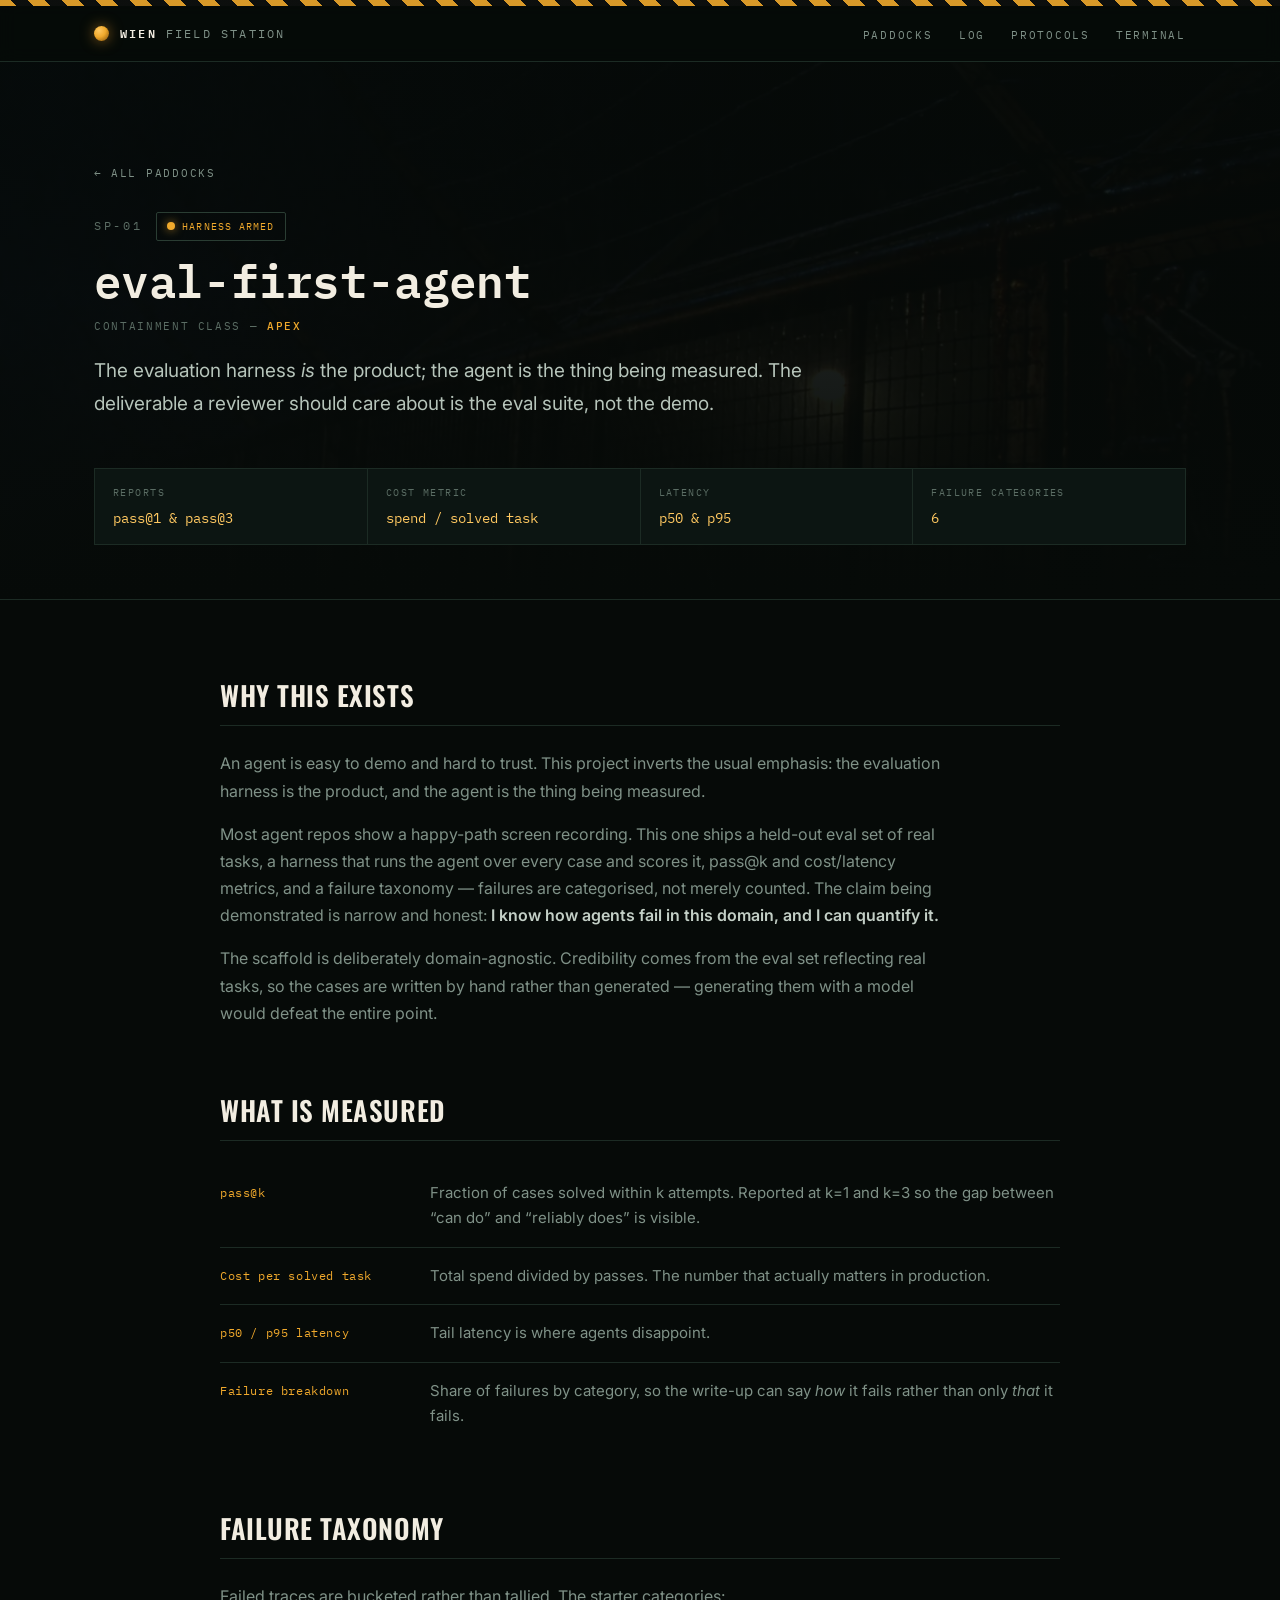
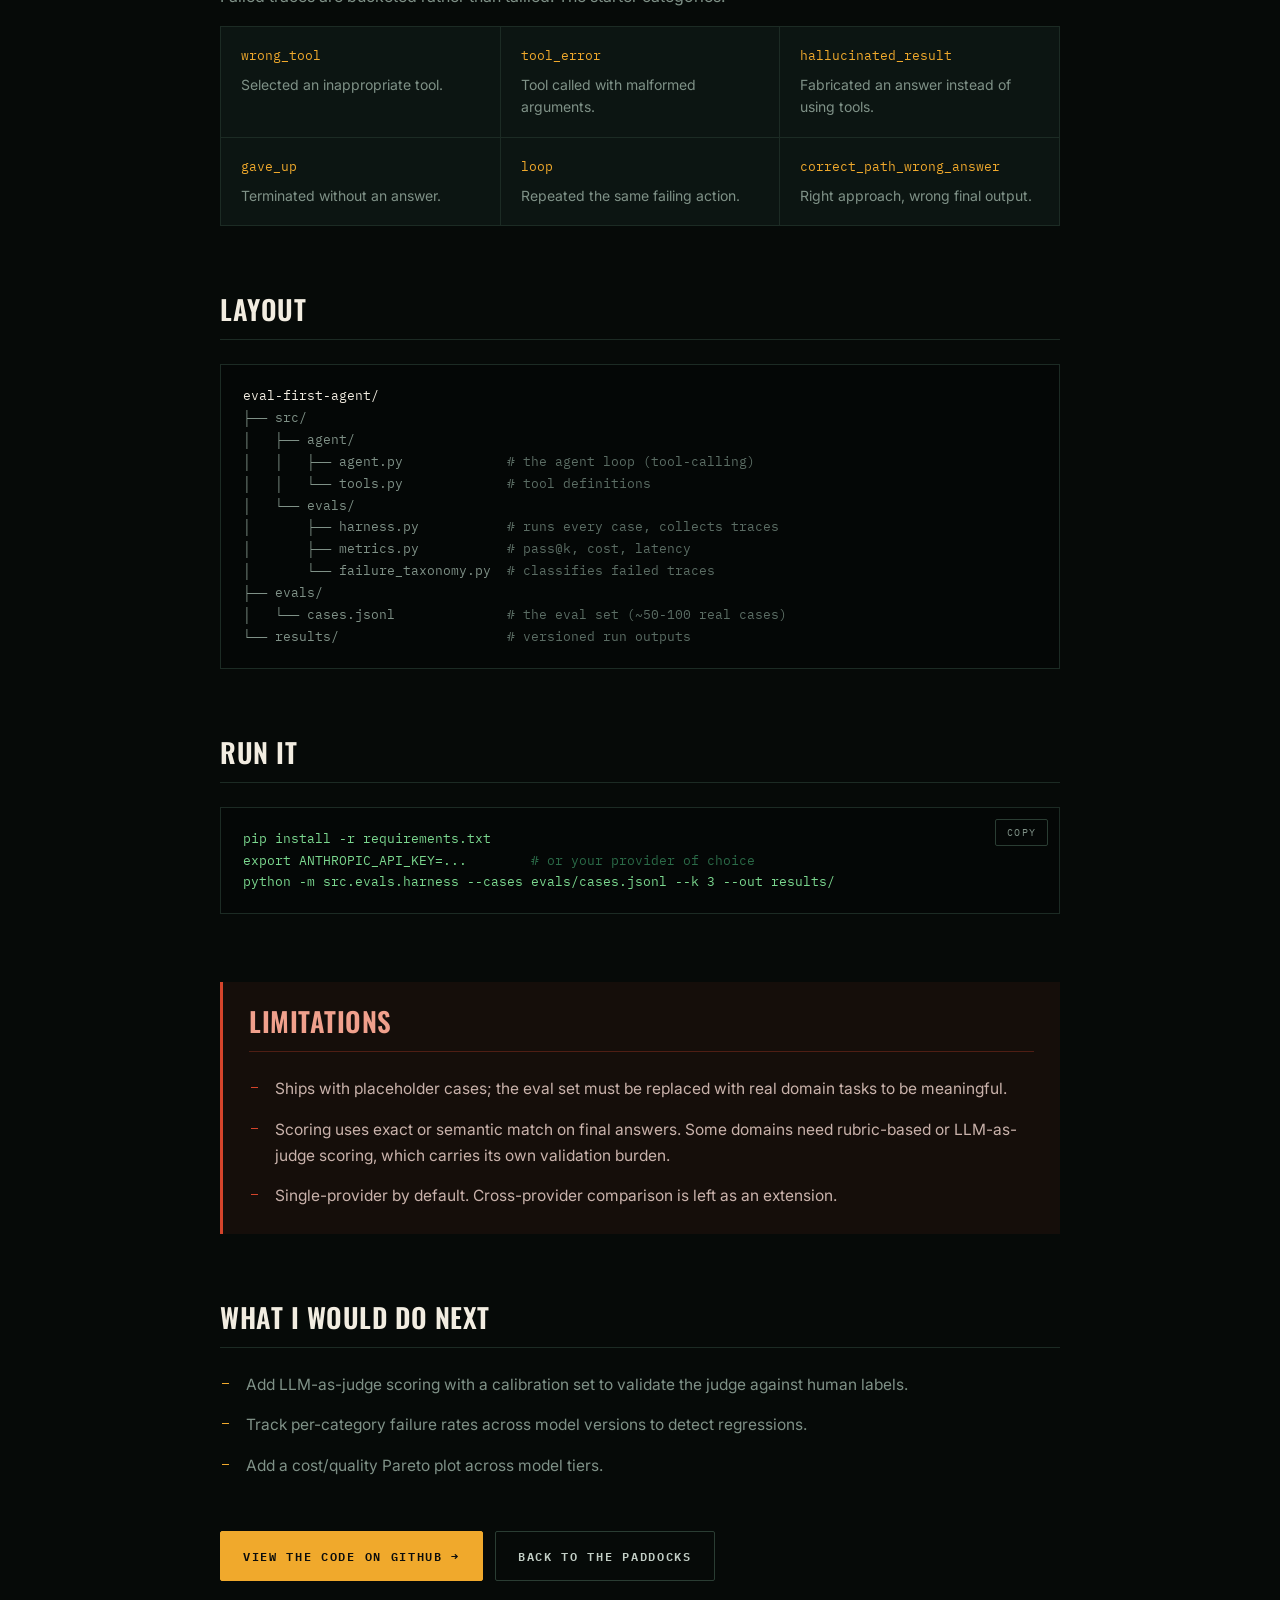
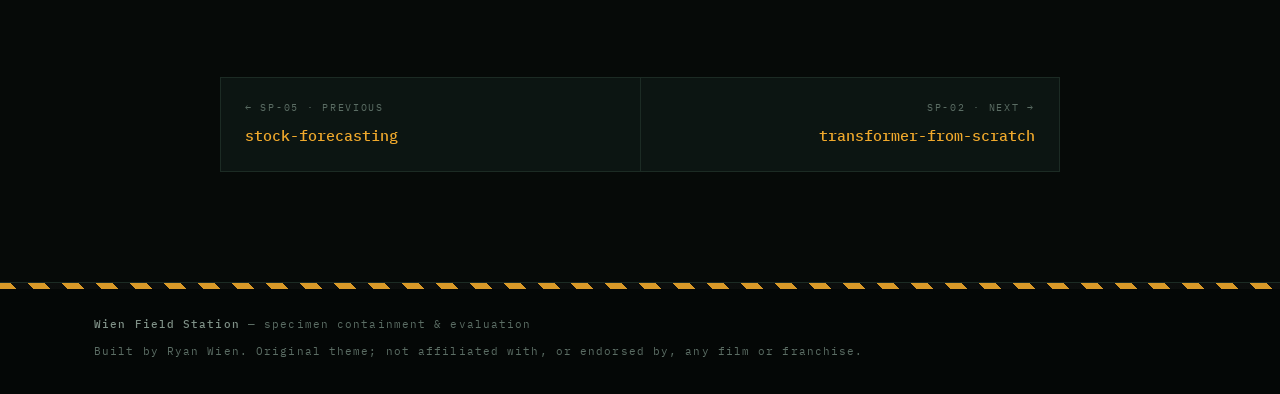
==== commit 9d229965: "Switch the display face from Archivo Black to Oswald Archivo Black read as blunt and shouty at displ" ====
--- a/specimens/eval-first-agent/index.html
+++ b/specimens/eval-first-agent/index.html
@@ -11,7 +11,7 @@
 <meta name="theme-color" content="#060a08">
 <link rel="preconnect" href="https://fonts.googleapis.com">
 <link rel="preconnect" href="https://fonts.gstatic.com" crossorigin>
-<link href="https://fonts.googleapis.com/css2?family=Archivo+Black&family=IBM+Plex+Mono:wght@400;500;600&family=Inter:wght@400;500;600;700&display=swap" rel="stylesheet">
+<link href="https://fonts.googleapis.com/css2?family=Oswald:wght@500;600;700&family=IBM+Plex+Mono:wght@400;500;600&family=Inter:wght@400;500;600;700&display=swap" rel="stylesheet">
 <link rel="stylesheet" href="../../assets/css/style.css">
 <link rel="stylesheet" href="../../assets/css/specimen.css">
 <link rel="icon" href="data:image/svg+xml,<svg xmlns='http://www.w3.org/2000/svg' viewBox='0 0 32 32'><circle cx='16' cy='16' r='13' fill='%23f0a92c'/><circle cx='16' cy='16' r='5' fill='%23231402'/></svg>">
--- a/assets/css/style.css
+++ b/assets/css/style.css
@@ -24,7 +24,9 @@
 
   --mono:'IBM Plex Mono',ui-monospace,SFMono-Regular,Menlo,monospace;
   --sans:'Inter',system-ui,-apple-system,'Segoe UI',sans-serif;
-  --display:'Archivo Black','Arial Black',sans-serif;
+  /* condensed signage face; always set an explicit weight with it,
+     Oswald's default 400 is far too light for display sizes */
+  --display:'Oswald','Arial Narrow',sans-serif;
 
   --wrap:1180px;
   --pad:clamp(20px,4vw,44px);
@@ -69,9 +71,10 @@
 }
 
 .h2{
-  font-family:var(--display);
-  font-size:clamp(30px,5vw,52px);
-  letter-spacing:-.02em;text-transform:uppercase;color:var(--bone);
+  font-family:var(--display);font-weight:600;
+  font-size:clamp(28px,4.6vw,46px);
+  letter-spacing:.012em;text-transform:uppercase;color:var(--bone);
+  line-height:1.06;
 }
 
 .led{
@@ -162,9 +165,10 @@
 }
 .hero__body{padding:clamp(56px,9vh,110px) var(--pad) clamp(44px,7vh,86px);position:relative}
 .hero__title{
-  font-family:var(--display);
-  font-size:clamp(42px,8.4vw,104px);
-  letter-spacing:-.025em;text-transform:uppercase;color:var(--bone);
+  font-family:var(--display);font-weight:600;
+  font-size:clamp(38px,7.2vw,82px);
+  letter-spacing:.005em;line-height:1.02;
+  text-transform:uppercase;color:var(--bone);
   text-shadow:0 3px 40px rgba(0,0,0,.75);
 }
 .hero__title em{font-style:normal;color:var(--amber)}
@@ -208,7 +212,7 @@
 }
 .note__stats>div{background:var(--panel);padding:18px 20px}
 .note__stats dt{font-family:var(--mono);font-size:9.5px;letter-spacing:.15em;text-transform:uppercase;color:var(--faint)}
-.note__stats dd{margin:8px 0 0;font-family:var(--display);font-size:30px;color:var(--amber)}
+.note__stats dd{margin:8px 0 0;font-family:var(--display);font-weight:600;font-size:34px;color:var(--amber);line-height:1.1}
 
 .note__specimen{margin:0}
 .note__specimen img{
@@ -358,8 +362,8 @@
 }
 .placard li b{display:block;color:var(--bone);font-weight:600;margin-bottom:5px;font-size:15px}
 .placard__n{
-  display:block;font-family:var(--display);font-size:26px;color:var(--amber);
-  opacity:.32;margin-bottom:12px;letter-spacing:.02em;
+  display:block;font-family:var(--display);font-weight:600;font-size:30px;color:var(--amber);
+  opacity:.34;margin-bottom:12px;letter-spacing:.03em;line-height:1;
 }
 
 /* ---------- terminal ---------- */
--- a/assets/css/specimen.css
+++ b/assets/css/specimen.css
@@ -63,8 +63,8 @@
 .spec-body>*+*{margin-top:clamp(42px,6vw,68px)}
 
 .block__title{
-  font-family:var(--display);font-size:clamp(20px,2.8vw,28px);
-  text-transform:uppercase;letter-spacing:-.01em;color:var(--bone);
+  font-family:var(--display);font-weight:600;font-size:clamp(19px,2.6vw,27px);
+  text-transform:uppercase;letter-spacing:.02em;color:var(--bone);line-height:1.15;
   padding-bottom:14px;border-bottom:1px solid var(--line);margin-bottom:24px;
 }
 .block p{color:var(--muted);font-size:16px;max-width:72ch}
